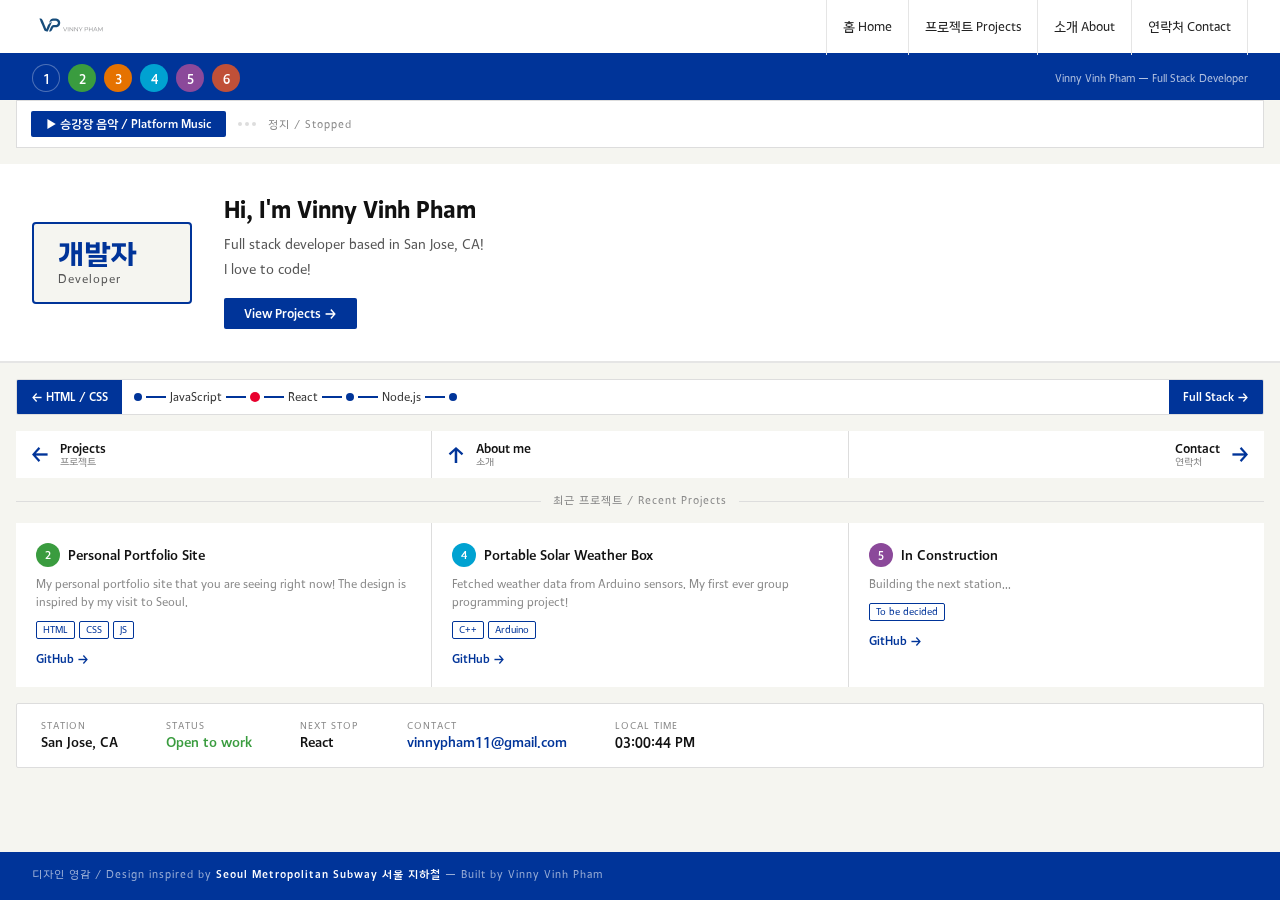
==== vinny-pham-site/index.html @ 1fd84c92 "first-commit" ====
<!DOCTYPE html>
<html lang="en">
<head>
    <meta charset="UTF-8">
    <meta name="viewport" content="width=device-width, initial-scale=1.0" />
    <title>Vinny Pham — Developer</title>
    <link href="https://hangeul.pstatic.net/hangeul_static/css/nanum-gothic.css" rel="stylesheet">
    <link rel="stylesheet" href="style.css">
</head>
<body>

    <nav class="topbar">
        <div class="nav-logo">
            <img src="svg/image2vector(1).svg" alt="logo" height="32">
        </div>
        <div class="topnav">
            <a href="#hero">홈 Home</a>
            <a href="projects.html">프로젝트 Projects</a>
            <a href="about.html">소개 About</a>
            <a href="#contact">연락처 Contact</a>
        </div>
    </nav>

    <div class="line-bar">
        <div class="line-badge l1">1</div>
        <div class="line-badge l2">2</div>
        <div class="line-badge l3">3</div>
        <div class="line-badge l4">4</div>
        <div class="line-badge l5">5</div>
        <div class="line-badge l6">6</div>
        <div class="line-bar-name">Vinny Vinh Pham — Full Stack Developer</div>
    </div>

    <div class="metro-player">
        <div class="play-btn" id="playBtn">▶ 승강장 음악 / Platform Music</div>
        <div class="player-bar">
            <div class="player-dot"></div>
            <div class="player-dot"></div>
            <div class="player-dot"></div>
        </div>
        <span class="player-status" id="playerStatus">정지 / Stopped</span>

    </div>

    <section class="hero" id="hero">
        <div class="station-sign">
            <div class="station-kr">개발자</div>
            <div class="station-en">Developer</div>
        </div>
        <div class="hero-text">
            <h1>Hi, I'm Vinny Vinh Pham</h1>
            <p>Full stack developer based in San Jose, CA!<br>I love to code!</p>
            <a href="projects.html" class="hero-btn">View Projects →</a>
        </div>
    </section>

    <div class="direction-bar">
        <div class="dir-label">← HTML / CSS</div>
        <div class="dir-stops">
            <div class="stop-dot"></div>
            <div class="stop-line"></div>
            <div class="stop">JavaScript</div>
            <div class="stop-line"></div>
            <div class="stop-dot current"></div>
            <div class="stop-line"></div>
            <div class="stop">React</div>
            <div class="stop-line"></div>
            <div class="stop-dot"></div>
            <div class="stop-line"></div>
            <div class="stop">Node.js</div>
            <div class="stop-line"></div>
            <div class="stop-dot"></div>
        </div>
        <div class="dir-label">Full Stack →</div>
    </div>

    <div class="sign-row">
        <a href="projects.html" class="sign">
            <div class="sign-arrow">←</div>
            <div>
                <div class="sign-text">Projects</div>
                <div class="sign-sub">프로젝트</div>
            </div>
        </a>
        <a href="about.html" class="sign">
            <div class="sign-arrow">↑</div>
            <div>
                <div class="sign-text">About me</div>
                <div class="sign-sub">소개</div>
            </div>
        </a>
        <a href="#contact" class="sign sign-right">
            <div>
                <div class="sign-text">Contact</div>
                <div class="sign-sub">연락처</div>
            </div>
            <div class="sign-arrow">→</div>
        </a>
    </div>

    <div class="section-label">
        <div class="section-label-line"></div>
        <span>최근 프로젝트 / Recent Projects</span>
        <div class="section-label-line"></div>
    </div>

    <div class="cards" id="projects">
        <div class="card fade-in">
            <div class="card-line">
                <div class="card-num l2">2</div>
                <div class="card-title">Personal Portfolio Site</div>
            </div>
            <div class="card-sub">My personal portfolio site that you are seeing right now! The design is inspired by my visit to Seoul.</div>
            <div class="card-tags">
                <span class="ctag">HTML</span>
                <span class="ctag">CSS</span>
                <span class="ctag">JS</span>
            </div>
            <a href="#" class="card-link">GitHub →</a>
        </div>
        <div class="card fade-in">
            <div class="card-line">
                <div class="card-num l4">4</div>
                <div class="card-title">Portable Solar Weather Box</div>
            </div>
            <div class="card-sub">Fetched weather data from Arduino sensors. My first ever group programming project!</div>
            <div class="card-tags">
                <span class="ctag">C++</span>
                <span class="ctag">Arduino</span>
            </div>
            <a href="#" class="card-link">GitHub →</a>
        </div>
        <div class="card fade-in">
            <div class="card-line">
                <div class="card-num l5">5</div>
                <div class="card-title">In Construction</div>
            </div>
            <div class="card-sub">Building the next station...</div>
            <div class="card-tags">
                <span class="ctag">To be decided</span>
            </div>
            <a href="#" class="card-link">GitHub →</a>
        </div>
    </div>

    <div class="info-row" id="contact">
        <div class="info-block">
            <div class="info-label">Station</div>
            <div class="info-val">San Jose, CA</div>
        </div>
        <div class="info-block">
            <div class="info-label">Status</div>
            <div class="info-val open">Open to work</div>
        </div>
        <div class="info-block">
            <div class="info-label">Next stop</div>
            <div class="info-val">React</div>
        </div>
        <div class="info-block">
            <div class="info-label">Contact</div>
            <div class="info-val"><a href="mailto:vinnypham11@gmail.com">vinnypham11@gmail.com</a></div>
        </div>
        <div class="info-block">
            <div class="info-label">Local Time</div>
            <div class="info-val" id="localTime">--:--</div>
        </div>
    </div>

    <footer class="footer">
        <span>디자인 영감 / Design inspired by</span>
        <span class="footer-accent">Seoul Metropolitan Subway 서울 지하철</span>
        <span>— Built by Vinny Vinh Pham</span>
    </footer>
    <script src="index.js"></script>
</body>

</html>
---- vinny-pham-site/style.css ----
@font-face {
    font-family: 'SeoulAlrim';
    src: url('fonts/SeoulAlrimTTF-Medium.ttf') format('truetype');
    font-weight: 400;
}

@font-face {
    font-family: 'SeoulAlrim';
    src: url('fonts/SeoulAlrimTTF-Bold.ttf') format('truetype');
    font-weight: 700;
}

@font-face {
    font-family: 'SeoulAlrim';
    src: url('fonts/SeoulAlrimTTF-ExtraBold.ttf') format('truetype');
    font-weight: 800;
}

@font-face {
    font-family: 'SeoulAlrim';
    src: url('fonts/SeoulAlrimTTF-Heavy.ttf') format('truetype');
    font-weight: 900;
}


* {
    margin: 0;
    padding: 0;
    box-sizing: border-box;
}

html {
    scroll-behavior: smooth;
}

body {
    font-family: 'SeoulAlrim', 'NanumGothic', sans-serif;
    background: #f5f5f0;
    color: #111;
    min-height: 100dvh;
    display: flex;
    flex-direction: column;
}

.station-kr,
.sign-text,
.dir-label,
.logo,
.card-title,
.hero-text h1 {
    font-family: 'SeoulAlrim', sans-serif;
}

/* topbar */
.topbar {
    background: #fff;
    border-bottom: 3px solid #003499;
    padding: 0 2rem;
    display: flex;
    align-items: center;
    justify-content: space-between;
    height: 56px;
    position: sticky;
    top: 0;
    z-index: 100;
}

.logo {
    font-size: 18px;
    font-weight: 800;
    color: #003499;
    letter-spacing: -0.5px;
}

.logo span {
    color: #e8002d;
}

.topnav {
    display: flex;
}

.topnav a {
    padding: 0 16px;
    height: 56px;
    display: flex;
    align-items: center;
    font-size: 13px;
    color: #222;
    text-decoration: none;
    border-right: 0.5px solid #e5e5e5;
    transition: background 0.15s, color 0.15s;
}

.topnav a:first-child {
    border-left: 0.5px solid #e5e5e5;
}

.topnav a:hover {
    background: #f0f4ff;
    color: #003499;
}

.topnav a.active {
    background: #003499;
    color: #fff;
}

/* line bar */
.line-bar {
    background: #003499;
    padding: 8px 2rem;
    display: flex;
    gap: 8px;
    align-items: center;
}

.line-badge {
    width: 28px;
    height: 28px;
    min-width: 28px;      /* add this */
    min-height: 28px;
    border-radius: 50%;
    display: flex;
    align-items: center;
    justify-content: center;
    font-size: 13px;
    font-weight: 700;
    color: #fff;
    cursor: pointer;
    transition: transform 0.15s;

}

.line-badge:hover {
    transform: scale(1.15);
}

.line-bar-name {
    margin-left: auto;
    font-size: 11px;
    color: rgba(255,255,255,0.7);
}

.l1 { background: #003499; border: 1.5px solid rgba(255,255,255,0.3); }
.l2 { background: #3a9c3f; }
.l3 { background: #e57200; }
.l4 { background: #00a2d1; }
.l5 { background: #8b499a; }
.l6 { background: #c05038; }

/* hero */
.hero {
    background: #fff;
    border-bottom: 2px solid #e5e5e5;
    padding: 2rem;
    display: flex;
    align-items: center;
    gap: 2rem;
}

.station-sign {
    background: #f5f5f0;
    border: 2px solid #003499;
    border-radius: 4px;
    padding: 1rem 1.5rem;
    min-width: 160px;
}

.station-sign.small {
    padding: 0.75rem 1rem;
    min-width: 120px;
}

.station-kr {
    font-size: 28px;
    font-weight: 800;
    color: #003499;
    line-height: 1;
}

.station-sign.small .station-kr {
    font-size: 20px;
}

.station-en {
    font-size: 12px;
    color: #555;
    margin-top: 4px;
    letter-spacing: 1px;
}

.hero-text h1 {
    font-size: 24px;
    font-weight: 800;
    color: #111;
    margin-bottom: 8px;
}

.hero-text p {
    font-size: 14px;
    color: #555;
    line-height: 1.8;
    margin-bottom: 1rem;
}

.hero-btn {
    display: inline-block;
    background: #003499;
    color: #fff;
    padding: 8px 20px;
    font-size: 13px;
    font-weight: 700;
    text-decoration: none;
    border-radius: 2px;
    transition: background 0.2s;
}

.hero-btn:hover {
    background: #002277;
}

/* direction bar */
.direction-bar {
    background: #fff;
    border: 0.5px solid #ddd;
    margin: 1rem;
    border-radius: 2px;
    display: flex;
    align-items: center;
    overflow: hidden;
}

.dir-label {
    background: #003499;
    color: #fff;
    font-size: 12px;
    font-weight: 700;
    padding: 10px 14px;
    white-space: nowrap;
}

.dir-stops {
    display: flex;
    align-items: center;
    flex: 1;
    padding: 0 12px;
    gap: 4px;
    overflow: hidden;
}

.stop {
    font-size: 12px;
    color: #333;
    white-space: nowrap;
}

.stop-dot {
    width: 8px;
    height: 8px;
    border-radius: 50%;
    background: #003499;
    flex-shrink: 0;
}

.stop-dot.current {
    background: #e8002d;
    width: 10px;
    height: 10px;
}

.stop-line {
    width: 20px;
    height: 2px;
    background: #003499;
    flex-shrink: 0;
}

/* sign row */
.sign-row {
    display: flex;
    gap: 1px;
    margin: 0 1rem 1rem;
    background: #ddd;
}

.sign {
    flex: 1;
    background: #fff;
    padding: 10px 14px;
    display: flex;
    align-items: center;
    gap: 10px;
    text-decoration: none;
    color: inherit;
    transition: background 0.15s;
    cursor: pointer;
}

.sign:hover {
    background: #f0f4ff;
}

.sign-right {
    justify-content: flex-end;
}

.sign-arrow {
    font-size: 20px;
    color: #003499;
    font-weight: 700;
}

.sign-text {
    font-size: 13px;
    font-weight: 700;
    color: #111;
}

.sign-sub {
    font-size: 10px;
    color: #888;
}

/* section label */
.section-label {
    display: flex;
    align-items: center;
    gap: 12px;
    margin: 0 1rem 1rem;
    font-size: 11px;
    color: #888;
    letter-spacing: 1px;
}

.section-label-line {
    flex: 1;
    height: 0.5px;
    background: #ddd;
}

/* cards */
.cards {
    display: grid;
    grid-template-columns: repeat(auto-fit, minmax(180px, 1fr));
    gap: 1px;
    background: #ddd;
    margin: 0 1rem 1rem;
}

.cards-full {
    grid-template-columns: repeat(auto-fit, minmax(220px, 1fr));
}

.card {
    background: #fff;
    padding: 1.25rem;
    transition: background 0.15s;
    cursor: pointer;
}

.card:hover {
    background: #f0f4ff;
}

.card-line {
    display: flex;
    align-items: center;
    gap: 8px;
    margin-bottom: 8px;
}

.card-num {
    width: 24px;
    height: 24px;
    border-radius: 50%;
    display: flex;
    align-items: center;
    justify-content: center;
    font-size: 11px;
    font-weight: 700;
    color: #fff;
    flex-shrink: 0;
    min-width: 24px;      /* add this */
    min-height: 24px;
}

.card-title {
    font-size: 14px;
    font-weight: 700;
    color: #111;
}

.card-sub {
    font-size: 12px;
    color: #888;
    margin-bottom: 10px;
    line-height: 1.5;
}

.card-tags {
    display: flex;
    gap: 4px;
    flex-wrap: wrap;
    margin-bottom: 10px;
}

.ctag {
    font-size: 10px;
    padding: 2px 6px;
    border-radius: 2px;
    border: 0.5px solid #003499;
    color: #003499;
}

.card-link {
    font-size: 12px;
    color: #003499;
    text-decoration: none;
    font-weight: 700;
}

.card-link:hover {
    text-decoration: underline;
}

/* info row */
.info-row {
    background: #fff;
    margin: 0 1rem 1rem;
    border: 0.5px solid #ddd;
    border-radius: 2px;
    padding: 1rem 1.5rem;
    display: flex;
    gap: 3rem;
    align-items: center;
    flex-wrap: wrap;
}

.info-block {
    display: flex;
    flex-direction: column;
    gap: 2px;
}

.info-label {
    font-size: 10px;
    color: #888;
    text-transform: uppercase;
    letter-spacing: 1px;
}

.info-val {
    font-size: 14px;
    font-weight: 700;
    color: #111;
}

.info-val a {
    color: #003499;
    text-decoration: none;
}

.info-val.open {
    color: #3a9c3f;
}

/* page header */
.page-header {
    background: #fff;
    border-bottom: 2px solid #e5e5e5;
    padding: 1.5rem 2rem;
    display: flex;
    align-items: center;
    justify-content: space-between;
}

.back-btn {
    font-size: 13px;
    font-weight: 700;
    color: #003499;
    text-decoration: none;
    padding: 6px 14px;
    border: 1px solid #003499;
    border-radius: 2px;
    transition: background 0.15s, color 0.15s;
}

.back-btn:hover {
    background: #003499;
    color: #fff;
}

/* about */
.about-wrap {
    margin: 1rem;
}

.about-card {
    background: #fff;
    border: 0.5px solid #ddd;
    border-radius: 2px;
    padding: 2rem;
    max-width: 600px;
}

.about-header {
    display: flex;
    align-items: center;
    gap: 16px;
    margin-bottom: 1.5rem;
}

.about-badge {
    width: 52px;
    height: 52px;
    border-radius: 50%;
    display: flex;
    align-items: center;
    justify-content: center;
    font-size: 13px;
    font-weight: 700;
    color: #fff;
    flex-shrink: 0;
}

.about-header h2 {
    font-size: 20px;
    font-weight: 800;
    color: #111;
}

.about-role {
    font-size: 13px;
    color: #888;
    margin-top: 2px;
}

.about-divider {
    height: 0.5px;
    background: #e5e5e5;
    margin: 1.5rem 0;
}

.about-bio {
    font-size: 14px;
    color: #444;
    line-height: 1.8;
}

.skills-grid {
    display: grid;
    grid-template-columns: repeat(auto-fit, minmax(120px, 1fr));
    gap: 8px;
    margin-bottom: 1rem;
}

.skill-row {
    display: flex;
    align-items: center;
    gap: 8px;
    padding: 6px 10px;
    background: #f5f5f0;
    border-radius: 2px;
    font-size: 13px;
    font-weight: 700;
    color: #111;
}

.skill-badge {
    min-width: 20px;      /* add this */
    min-height: 20px;
    width: 20px;
    height: 20px;
    border-radius: 50%;
    display: flex;
    align-items: center;
    justify-content: center;
    font-size: 10px;
    font-weight: 700;
    color: #fff;
    flex-shrink: 0;
}

.contact-btn {
    display: inline-block;
    background: #003499;
    color: #fff;
    padding: 10px 24px;
    font-size: 13px;
    font-weight: 700;
    text-decoration: none;
    border-radius: 2px;
    transition: background 0.2s;
}

.contact-btn:hover {
    background: #002277;
}

/* fade in */
.fade-in {
    opacity: 0;
    transform: translateY(20px);
    transition: opacity 0.5s ease, transform 0.5s ease;
}

.fade-in.visible {
    opacity: 1;
    transform: translateY(0);
}

.metro-player {
    background: #fff;
    border: 0.5px solid #ddd;
    margin: 0 1rem 1rem;
    padding: 10px 14px;
    display: flex;
    align-items: center;
    gap: 12px;
}

.play-btn {
    background: #003499;
    color: #fff;
    border: none;
    padding: 6px 14px;
    font-size: 12px;
    font-weight: 700;
    font-family: 'SeoulAlrim', sans-serif;
    cursor: pointer;
    border-radius: 2px;
    transition: background 0.2s;
}

.play-btn:hover {
    background: #002277;
}

.player-bar {
    display: flex;
    gap: 3px;
    align-items: center;
}

.player-dot {
    width: 4px;
    height: 4px;
    border-radius: 50%;
    background: #ddd;
    transition: background 0.3s;
}

.player-dot.active {
    background: #003499;
}

.player-status {
    font-size: 11px;
    color: #888;
    letter-spacing: 1px;
}

.player-status.playing {
    color: #3a9c3f;
    font-weight: 700;
}

.footer {
    background: #003499;
    color: rgba(255,255,255,0.6);
    font-size: 11px;
    letter-spacing: 1px;
    padding: 1rem 2rem;
    min-height: 48px;
    display: flex;
    align-items: center;
    justify-content: center;
    gap: 8px;
    flex-wrap: wrap;
    margin-top: auto;
}

.footer-accent {
    color: #fff;
    font-weight: 700;
}

.footer span {
    flex-shrink: 0;
}

footer.footer {
    background-color: #003499 !important;
    display: block !important;
    width: 100% !important;
}

.play-btn {
    display: inline-flex;
    align-items: center;
    cursor: pointer;
}

.nav-logo img {
    height: 50px;
    width: auto;
    mix-blend-mode: multiply;
}
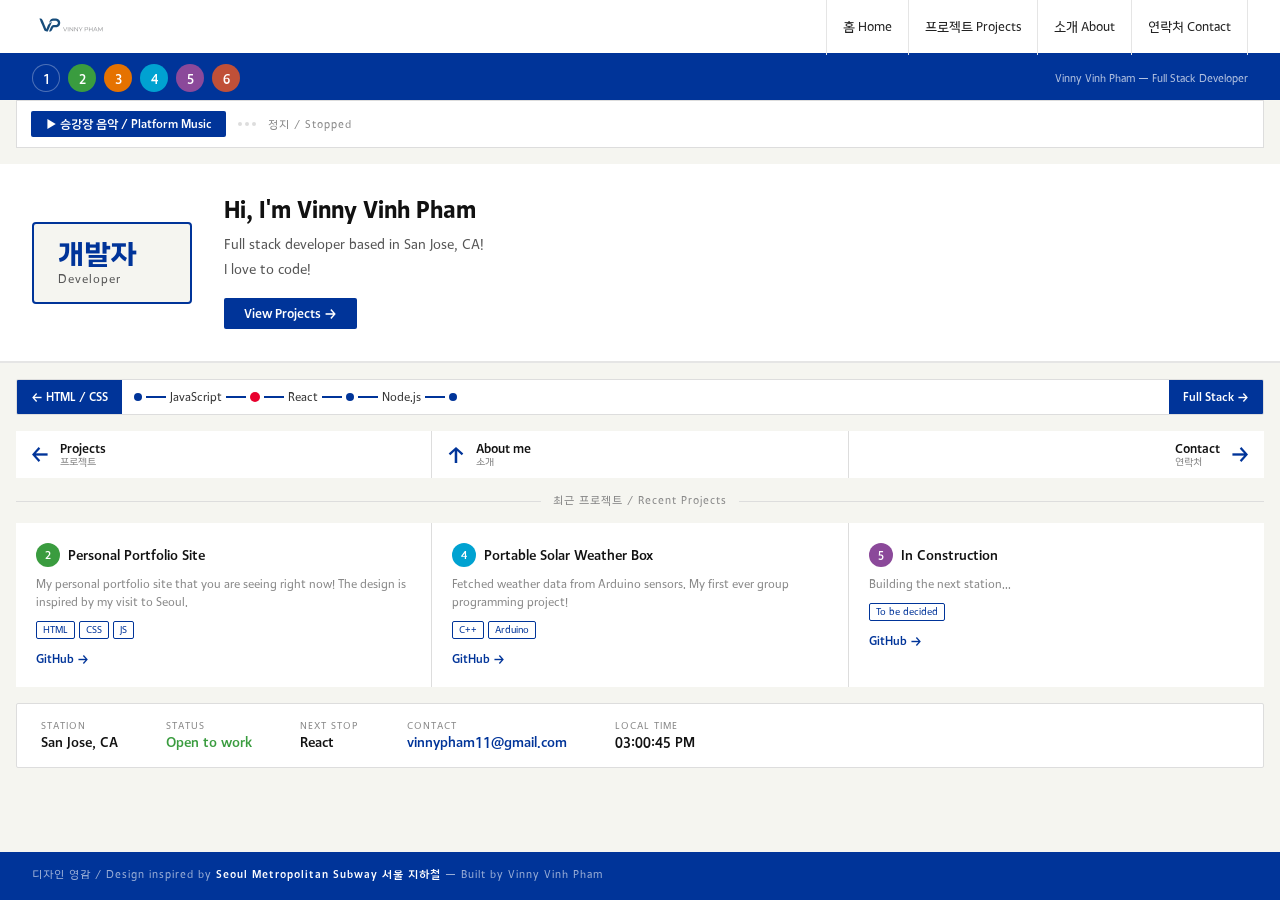
==== commit d77c4026: "added logos to each added clean about/projects folder routes" ====
--- a/vinny-pham-site/index.html
+++ b/vinny-pham-site/index.html
@@ -14,9 +14,9 @@
             <img src="svg/image2vector(1).svg" alt="logo" height="32">
         </div>
         <div class="topnav">
-            <a href="#hero">홈 Home</a>
-            <a href="projects.html">프로젝트 Projects</a>
-            <a href="about.html">소개 About</a>
+            <a href="index.html">홈 Home</a>
+            <a href="projects/">프로젝트 Projects</a>
+            <a href="about/">소개 About</a>
             <a href="#contact">연락처 Contact</a>
         </div>
     </nav>
@@ -50,7 +50,7 @@
         <div class="hero-text">
             <h1>Hi, I'm Vinny Vinh Pham</h1>
             <p>Full stack developer based in San Jose, CA!<br>I love to code!</p>
-            <a href="projects.html" class="hero-btn">View Projects →</a>
+            <a href="projects/" class="hero-btn">View Projects →</a>
         </div>
     </section>
 
@@ -75,14 +75,14 @@
     </div>
 
     <div class="sign-row">
-        <a href="projects.html" class="sign">
+        <a href="projects/" class="sign">
             <div class="sign-arrow">←</div>
             <div>
                 <div class="sign-text">Projects</div>
                 <div class="sign-sub">프로젝트</div>
             </div>
         </a>
-        <a href="about.html" class="sign">
+        <a href="about/" class="sign">
             <div class="sign-arrow">↑</div>
             <div>
                 <div class="sign-text">About me</div>
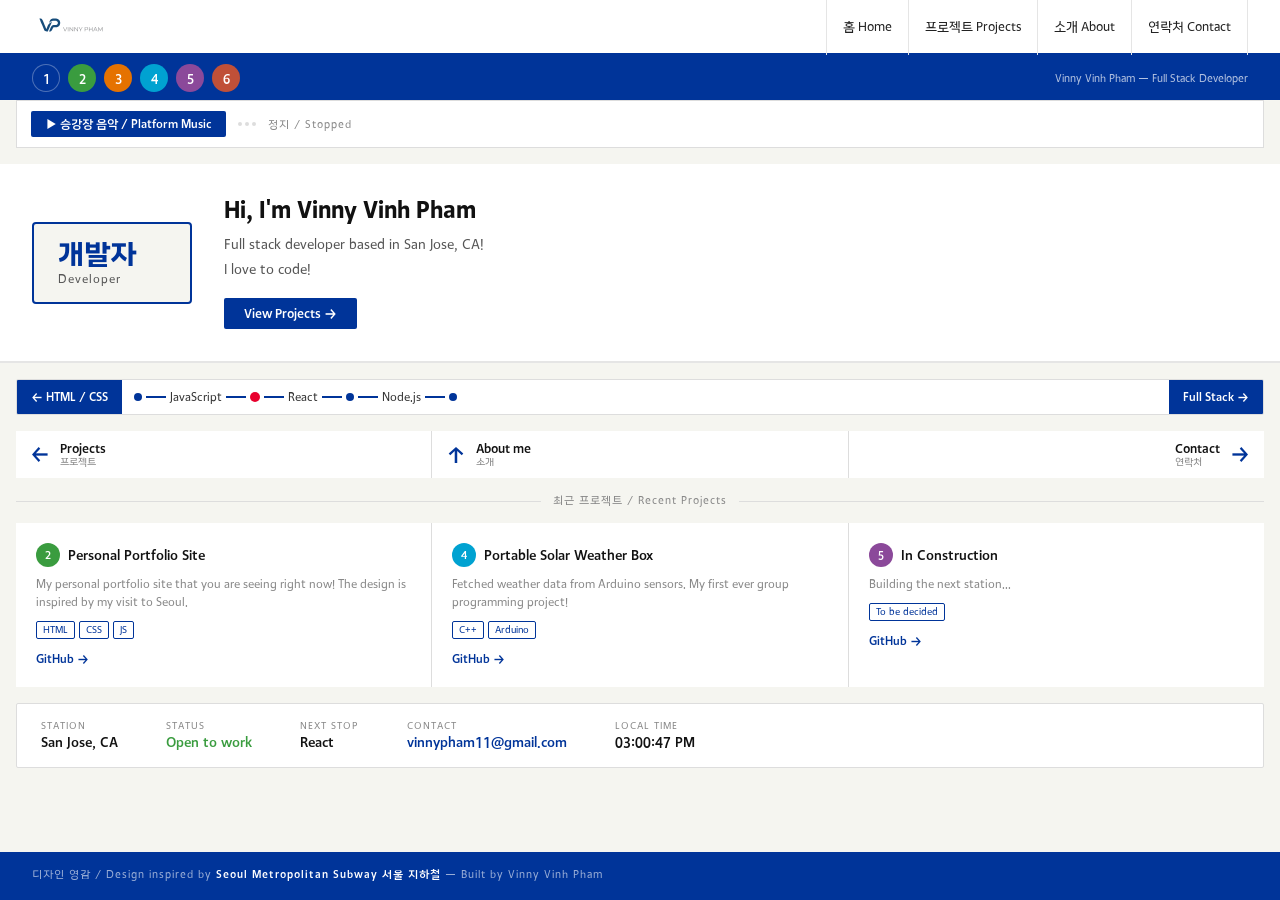
==== commit c2b73a86: "added logos to each added clean about/projects folder routes fixed issue where hitting back on other" ====
--- a/vinny-pham-site/index.html
+++ b/vinny-pham-site/index.html
@@ -14,7 +14,7 @@
             <img src="svg/image2vector(1).svg" alt="logo" height="32">
         </div>
         <div class="topnav">
-            <a href="index.html">홈 Home</a>
+            <a href="./">홈 Home</a>
             <a href="projects/">프로젝트 Projects</a>
             <a href="about/">소개 About</a>
             <a href="#contact">연락처 Contact</a>
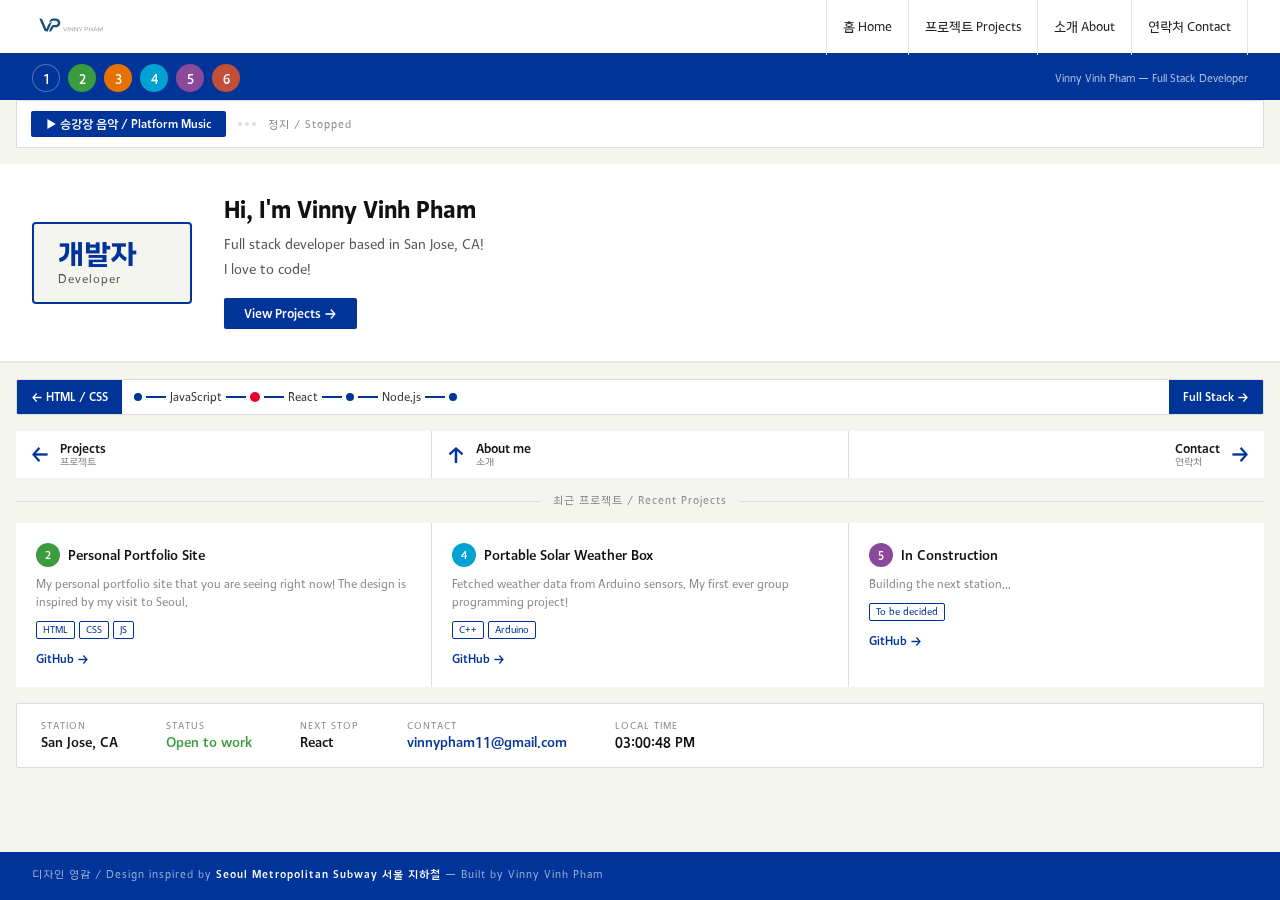
==== commit 2ab8dcc9: "added when you click on logo on top left you go back to home page added github repos for current pro" ====
--- a/vinny-pham-site/index.html
+++ b/vinny-pham-site/index.html
@@ -11,7 +11,7 @@
 
     <nav class="topbar">
         <div class="nav-logo">
-            <img src="svg/image2vector(1).svg" alt="logo" height="32">
+            <a href="./"><img src="svg/image2vector(1).svg" alt="logo" height="32"></a>
         </div>
         <div class="topnav">
             <a href="./">홈 Home</a>
@@ -116,7 +116,7 @@
                 <span class="ctag">CSS</span>
                 <span class="ctag">JS</span>
             </div>
-            <a href="#" class="card-link">GitHub →</a>
+            <a href="https://github.com/vnnphm/vinny-new-site" class="card-link">GitHub →</a>
         </div>
         <div class="card fade-in">
             <div class="card-line">
@@ -128,7 +128,7 @@
                 <span class="ctag">C++</span>
                 <span class="ctag">Arduino</span>
             </div>
-            <a href="#" class="card-link">GitHub →</a>
+            <a href="https://github.com/vnnphm/e10-project-solar" class="card-link">GitHub →</a>
         </div>
         <div class="card fade-in">
             <div class="card-line">
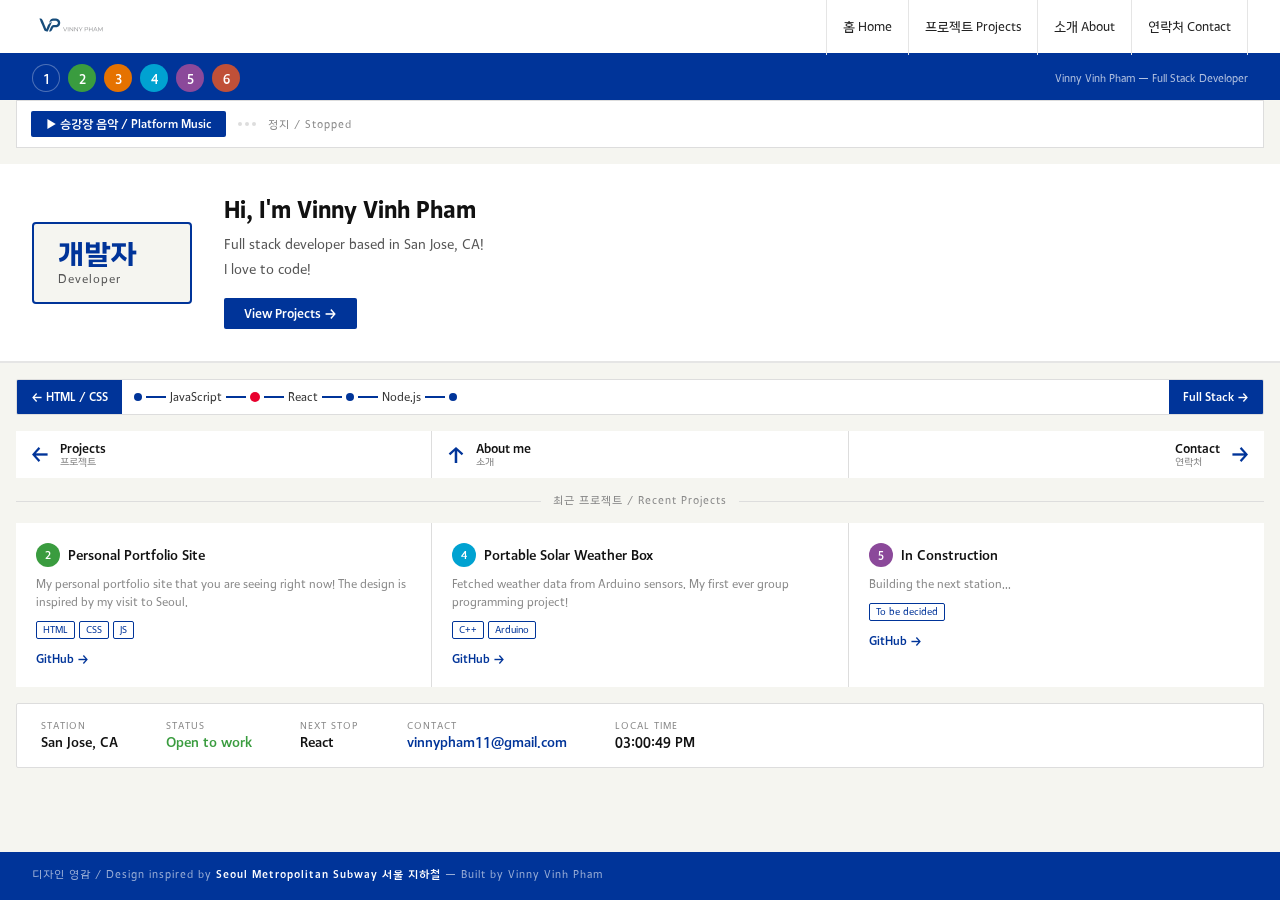
==== commit a12e61ce: "added favicon" ====
--- a/vinny-pham-site/index.html
+++ b/vinny-pham-site/index.html
@@ -1,6 +1,7 @@
 <!DOCTYPE html>
 <html lang="en">
 <head>
+    <link rel="icon" type="image/svg+xml" href="favicon/favicon.svg">
     <meta charset="UTF-8">
     <meta name="viewport" content="width=device-width, initial-scale=1.0" />
     <title>Vinny Pham — Developer</title>
--- a/vinny-pham-site/style.css
+++ b/vinny-pham-site/style.css
@@ -582,7 +582,14 @@
     flex-shrink: 0;
 }
 
-.contact-btn {
+.contact-actions {
+    display: flex;
+    flex-wrap: wrap;
+    gap: 12px;
+}
+
+.contact-btn,
+.github-btn {
     display: inline-block;
     background: #003499;
     color: #fff;
@@ -595,6 +602,14 @@
 }
 
 .contact-btn:hover {
+    background: #002277;
+}
+
+.github-btn {
+    background: #003499;
+}
+
+.github-btn:hover {
     background: #002277;
 }
 
@@ -707,5 +722,3 @@
     width: auto;
     mix-blend-mode: multiply;
 }
-
-
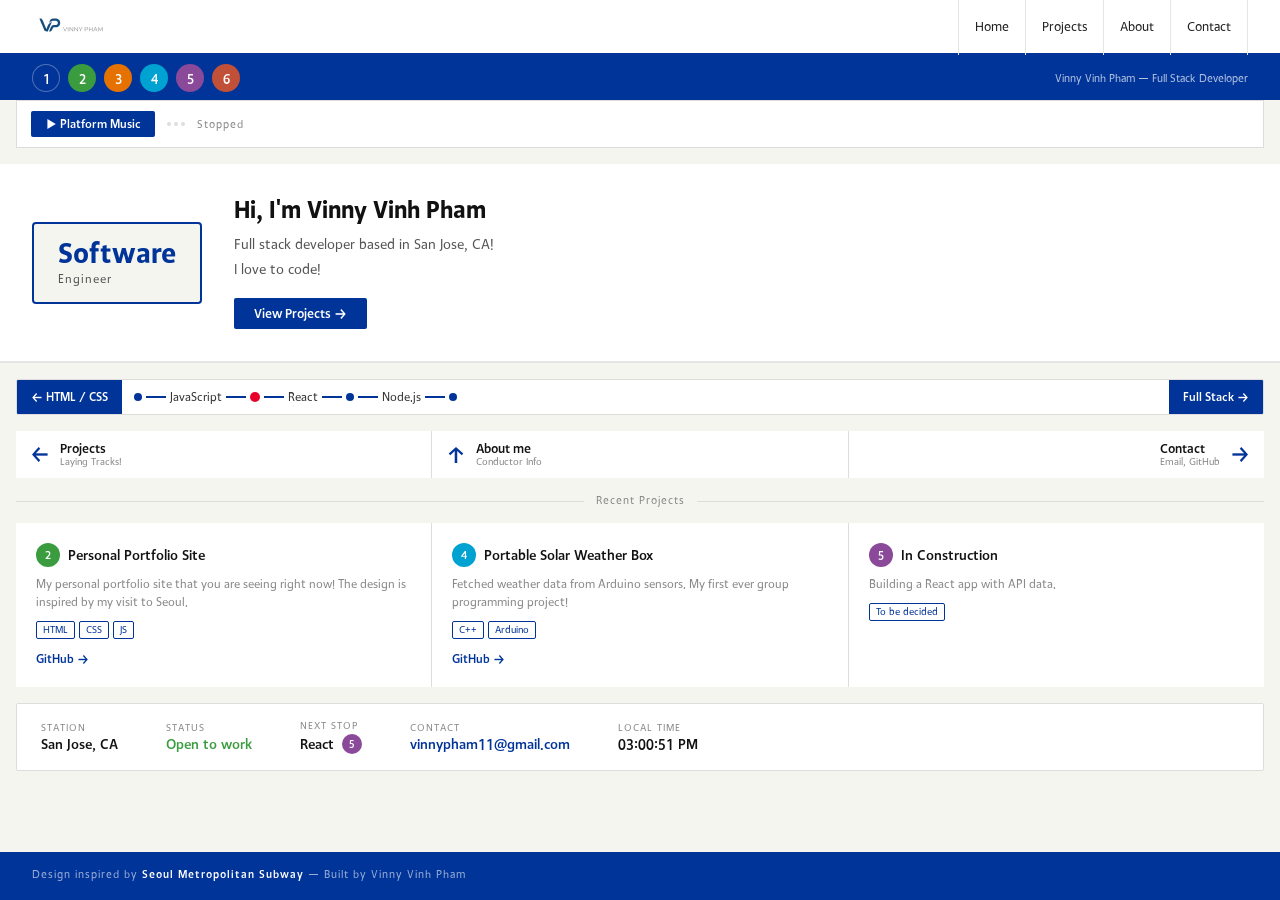
==== commit 9314663b: "changed text around to have less kr for readability purposes moved around some line icons" ====
--- a/vinny-pham-site/index.html
+++ b/vinny-pham-site/index.html
@@ -15,10 +15,10 @@
             <a href="./"><img src="svg/image2vector(1).svg" alt="logo" height="32"></a>
         </div>
         <div class="topnav">
-            <a href="./">홈 Home</a>
-            <a href="projects/">프로젝트 Projects</a>
-            <a href="about/">소개 About</a>
-            <a href="#contact">연락처 Contact</a>
+            <a href="./">Home</a>
+            <a href="projects/">Projects</a>
+            <a href="about/">About</a>
+            <a href="#contact">Contact</a>
         </div>
     </nav>
 
@@ -33,20 +33,20 @@
     </div>
 
     <div class="metro-player">
-        <div class="play-btn" id="playBtn">▶ 승강장 음악 / Platform Music</div>
+        <div class="play-btn" id="playBtn">▶ Platform Music</div>
         <div class="player-bar">
             <div class="player-dot"></div>
             <div class="player-dot"></div>
             <div class="player-dot"></div>
         </div>
-        <span class="player-status" id="playerStatus">정지 / Stopped</span>
+        <span class="player-status" id="playerStatus">Stopped</span>
 
     </div>
 
     <section class="hero" id="hero">
         <div class="station-sign">
-            <div class="station-kr">개발자</div>
-            <div class="station-en">Developer</div>
+            <div class="station-kr">Software</div>
+            <div class="station-en">Engineer</div>
         </div>
         <div class="hero-text">
             <h1>Hi, I'm Vinny Vinh Pham</h1>
@@ -80,20 +80,20 @@
             <div class="sign-arrow">←</div>
             <div>
                 <div class="sign-text">Projects</div>
-                <div class="sign-sub">프로젝트</div>
+                <div class="sign-sub">Laying Tracks!</div>
             </div>
         </a>
         <a href="about/" class="sign">
             <div class="sign-arrow">↑</div>
             <div>
                 <div class="sign-text">About me</div>
-                <div class="sign-sub">소개</div>
+                <div class="sign-sub">Conductor Info</div>
             </div>
         </a>
         <a href="#contact" class="sign sign-right">
             <div>
                 <div class="sign-text">Contact</div>
-                <div class="sign-sub">연락처</div>
+                <div class="sign-sub">Email, GitHub</div>
             </div>
             <div class="sign-arrow">→</div>
         </a>
@@ -101,7 +101,7 @@
 
     <div class="section-label">
         <div class="section-label-line"></div>
-        <span>최근 프로젝트 / Recent Projects</span>
+        <span>Recent Projects</span>
         <div class="section-label-line"></div>
     </div>
 
@@ -136,11 +136,10 @@
                 <div class="card-num l5">5</div>
                 <div class="card-title">In Construction</div>
             </div>
-            <div class="card-sub">Building the next station...</div>
+            <div class="card-sub">Building a React app with API data.</div>
             <div class="card-tags">
                 <span class="ctag">To be decided</span>
             </div>
-            <a href="#" class="card-link">GitHub →</a>
         </div>
     </div>
 
@@ -155,7 +154,10 @@
         </div>
         <div class="info-block">
             <div class="info-label">Next stop</div>
-            <div class="info-val">React</div>
+            <div class="info-val info-val-line">
+                <span>React</span>
+                <span class="line-badge line-badge-inline l5">5</span>
+            </div>
         </div>
         <div class="info-block">
             <div class="info-label">Contact</div>
@@ -168,8 +170,8 @@
     </div>
 
     <footer class="footer">
-        <span>디자인 영감 / Design inspired by</span>
-        <span class="footer-accent">Seoul Metropolitan Subway 서울 지하철</span>
+        <span>Design inspired by</span>
+        <span class="footer-accent">Seoul Metropolitan Subway</span>
         <span>— Built by Vinny Vinh Pham</span>
     </footer>
     <script src="index.js"></script>
--- a/vinny-pham-site/style.css
+++ b/vinny-pham-site/style.css
@@ -456,6 +456,25 @@
     color: #111;
 }
 
+.info-val-line {
+    display: inline-flex;
+    align-items: center;
+    gap: 8px;
+}
+
+.line-badge-inline {
+    width: 20px;
+    height: 20px;
+    min-width: 20px;
+    min-height: 20px;
+    font-size: 10px;
+    cursor: default;
+}
+
+.line-badge-inline:hover {
+    transform: none;
+}
+
 .info-val a {
     color: #003499;
     text-decoration: none;
